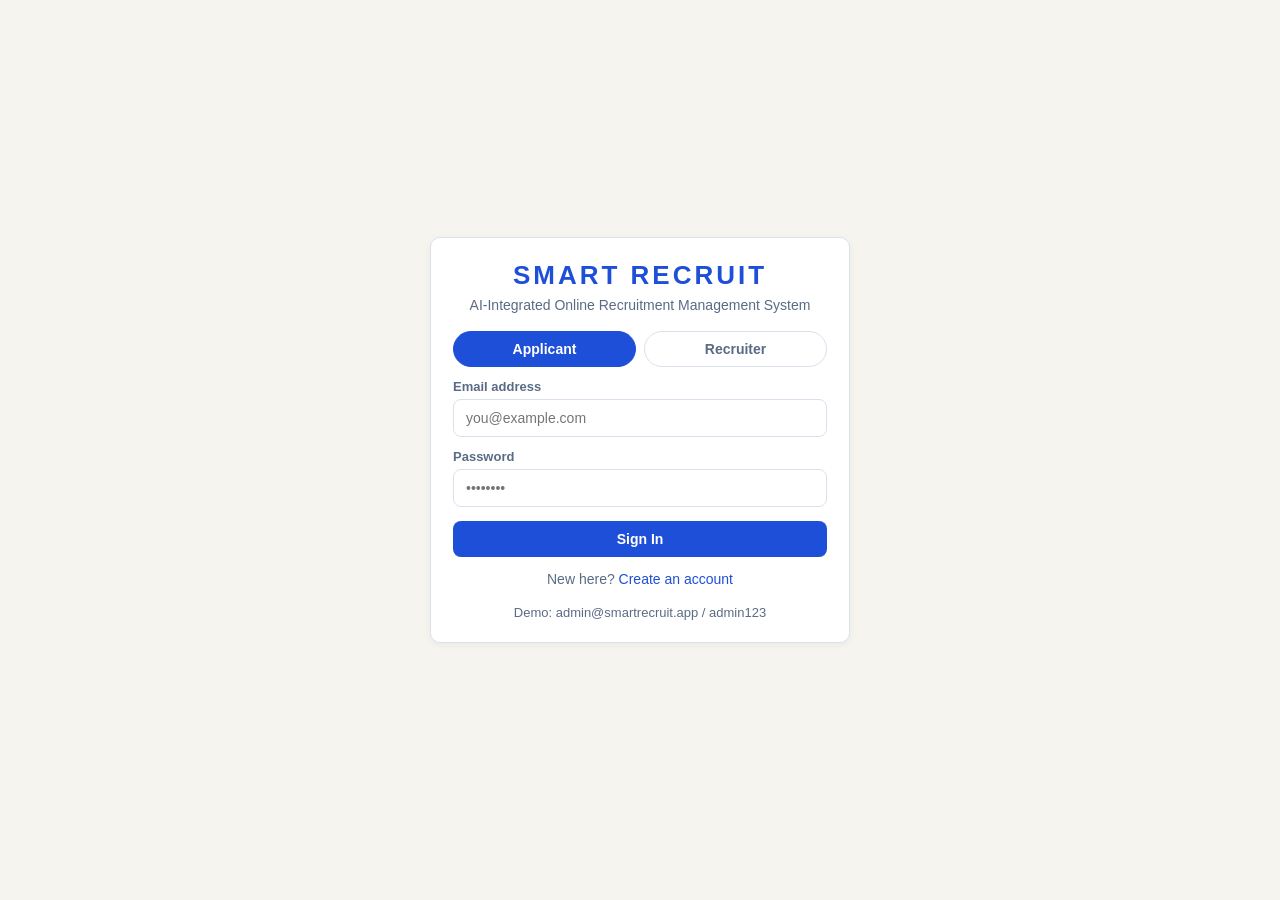
==== frontend/index.html @ e3d21328 "Initial commit: Online Recruitment Management System" ====
<!DOCTYPE html>
<html lang="en">
<head>
<meta charset="UTF-8">
<meta name="viewport" content="width=device-width, initial-scale=1.0">
<title>SmartRecruit — Sign in</title>
<link rel="stylesheet" href="css/style.css">
</head>
<body>
<div class="center">
  <div class="card login-card">
    <h1>SMART RECRUIT</h1>
    <p class="tag">AI-Integrated Online Recruitment Management System</p>

    <div class="roletabs" id="roleTabs"></div>

    <div id="loginForm">
      <label>Email address</label>
      <input id="liEmail" type="email" placeholder="you@example.com">
      <label>Password</label>
      <input id="liPass" type="password" placeholder="••••••••">
      <button class="btn" style="width:100%" onclick="doLogin()">Sign In</button>
      <p class="center-text">New here? <span class="link" onclick="showReg()">Create an account</span></p>
    </div>

    <div id="regForm" class="hidden">
      <label>Full name</label>
      <input id="rgName" placeholder="Your name">
      <label>Email address</label>
      <input id="rgEmail" type="email" placeholder="you@example.com">
      <label>Password (min 6 characters)</label>
      <input id="rgPass" type="password" placeholder="••••••••">
      <button class="btn" style="width:100%" onclick="doRegister()">Create Account</button>
      <p class="center-text">Have an account? <span class="link" onclick="showLogin()">Sign in</span></p>
    </div>

    <p class="center-text muted" style="margin-top:18px">Demo: admin@smartrecruit.app / admin123</p>
  </div>
</div>
<script src="js/common.js"></script>
<script src="js/login.js"></script>
</body>
</html>
---- frontend/css/style.css ----
/* SmartRecruit — shared theme (matches the Review-4 deck) */
:root {
  --bg: #f6f4ee;
  --card: #ffffff;
  --ink: #16213a;
  --gray: #5a6b85;
  --faint: #8a97ad;
  --blue: #1e4fd8;
  --blue-dark: #1740ac;
  --teal: #0e9f8a;
  --green: #15803d;
  --amber: #b45309;
  --red: #b91c1c;
  --line: #d9e1ec;
  --panel: #f4f6fa;
  --radius: 10px;
}
* { box-sizing: border-box; margin: 0; padding: 0; }
body {
  font-family: Calibri, 'Segoe UI', Arial, sans-serif;
  background: var(--bg);
  color: var(--ink);
  min-height: 100vh;
}
/* ---------- nav ---------- */
.nav {
  background: var(--card);
  border-bottom: 1px solid var(--line);
  padding: 0 24px;
  height: 60px;
  display: flex;
  align-items: center;
  justify-content: space-between;
  position: sticky;
  top: 0;
  z-index: 10;
}
.nav .brand { font-weight: 700; font-size: 18px; color: var(--blue); letter-spacing: 1px; }
.nav .brand small { color: var(--gray); font-weight: 400; letter-spacing: 0; font-size: 13px; margin-left: 8px; }
.nav .who { color: var(--gray); font-size: 14px; margin-right: 12px; }
/* ---------- layout ---------- */
.container { max-width: 1100px; margin: 0 auto; padding: 28px 20px 60px; }
.card {
  background: var(--card);
  border: 1px solid var(--line);
  border-radius: var(--radius);
  padding: 22px;
  margin-bottom: 20px;
  box-shadow: 0 2px 8px rgba(22, 33, 58, 0.05);
}
.card h2 { font-size: 19px; margin-bottom: 4px; }
.card .sub { color: var(--gray); font-size: 14px; margin-bottom: 16px; }
.grid2 { display: grid; grid-template-columns: 1fr 1fr; gap: 20px; }
.grid3 { display: grid; grid-template-columns: repeat(3, 1fr); gap: 20px; }
.grid4 { display: grid; grid-template-columns: repeat(4, 1fr); gap: 16px; }
@media (max-width: 800px) { .grid2, .grid3, .grid4 { grid-template-columns: 1fr; } }
.kpi { text-align: left; }
.kpi .num { font-size: 30px; font-weight: 700; color: var(--blue); }
.kpi .lbl { color: var(--gray); font-size: 13px; }
/* ---------- tabs ---------- */
.tabs { display: flex; gap: 8px; margin-bottom: 20px; flex-wrap: wrap; }
.tab {
  border: 1px solid var(--line);
  background: var(--card);
  color: var(--gray);
  padding: 9px 18px;
  border-radius: 999px;
  cursor: pointer;
  font-size: 14px;
  font-weight: 700;
  font-family: inherit;
}
.tab.active { background: var(--blue); border-color: var(--blue); color: #fff; }
/* ---------- forms ---------- */
label { display: block; font-size: 13px; font-weight: 700; color: var(--gray); margin: 12px 0 5px; }
input, select, textarea {
  width: 100%;
  padding: 10px 12px;
  border: 1px solid var(--line);
  border-radius: 8px;
  font-size: 14px;
  font-family: inherit;
  background: #fff;
  color: var(--ink);
}
input:focus, select:focus, textarea:focus { outline: 2px solid var(--blue); border-color: var(--blue); }
textarea { min-height: 90px; resize: vertical; }
.row { display: flex; gap: 12px; }
.row > * { flex: 1; }
/* ---------- buttons ---------- */
.btn {
  display: inline-block;
  border: none;
  border-radius: 8px;
  padding: 10px 20px;
  font-size: 14px;
  font-weight: 700;
  cursor: pointer;
  font-family: inherit;
  background: var(--blue);
  color: #fff;
  margin-top: 14px;
}
.btn:hover { background: var(--blue-dark); }
.btn.secondary { background: #fff; color: var(--blue); border: 1px solid var(--blue); }
.btn.secondary:hover { background: #eef3ff; }
.btn.danger { background: var(--red); }
.btn.small { padding: 6px 12px; font-size: 12px; margin-top: 0; }
.btn.teal { background: var(--teal); }
/* ---------- tables ---------- */
table { width: 100%; border-collapse: collapse; font-size: 14px; margin-top: 8px; }
th {
  background: var(--blue);
  color: #fff;
  text-align: left;
  padding: 10px 12px;
  font-size: 12px;
  text-transform: uppercase;
  letter-spacing: 0.5px;
}
th:first-child { border-radius: 8px 0 0 0; }
th:last-child { border-radius: 0 8px 0 0; }
td { padding: 10px 12px; border-bottom: 1px solid var(--line); vertical-align: middle; }
tr:nth-child(even) td { background: var(--panel); }
/* ---------- badges / bars ---------- */
.badge {
  display: inline-block;
  padding: 3px 12px;
  border-radius: 999px;
  font-size: 12px;
  font-weight: 700;
  background: #eef3ff;
  color: var(--blue);
  white-space: nowrap;
}
.badge.applied { background: #eef3ff; color: var(--blue); }
.badge.screening { background: #e6f7f4; color: var(--teal); }
.badge.interview { background: #fef3e2; color: var(--amber); }
.badge.offer { background: #e8f7ee; color: var(--green); }
.badge.hired { background: #e8f7ee; color: var(--green); }
.badge.rejected { background: #fdecec; color: var(--red); }
.scorebar { background: #e7ecf4; border-radius: 999px; height: 10px; min-width: 110px; overflow: hidden; }
.scorebar > div { background: var(--blue); height: 100%; border-radius: 999px; }
.scorewrap { display: flex; align-items: center; gap: 8px; }
.scorewrap b { font-size: 13px; }
/* ---------- login ---------- */
.center { min-height: 100vh; display: flex; align-items: center; justify-content: center; padding: 20px; }
.login-card { width: 420px; max-width: 100%; }
.login-card h1 { color: var(--blue); letter-spacing: 3px; font-size: 26px; text-align: center; }
.login-card .tag { text-align: center; color: var(--gray); font-size: 14px; margin: 6px 0 18px; }
.roletabs { display: flex; gap: 8px; margin-bottom: 6px; }
.roletabs .tab { flex: 1; text-align: center; }
.link { color: var(--blue); cursor: pointer; font-size: 14px; }
.center-text { text-align: center; margin-top: 14px; font-size: 14px; color: var(--gray); }
/* ---------- toast ---------- */
#toast {
  position: fixed;
  bottom: 24px;
  left: 50%;
  transform: translateX(-50%) translateY(20px);
  background: var(--ink);
  color: #fff;
  padding: 12px 22px;
  border-radius: 8px;
  font-size: 14px;
  opacity: 0;
  transition: all 0.25s;
  z-index: 100;
  max-width: 90vw;
}
#toast.show { opacity: 1; transform: translateX(-50%) translateY(0); }
#toast.err { background: var(--red); }
.hidden { display: none !important; }
.muted { color: var(--gray); font-size: 13px; }
.mt { margin-top: 14px; }
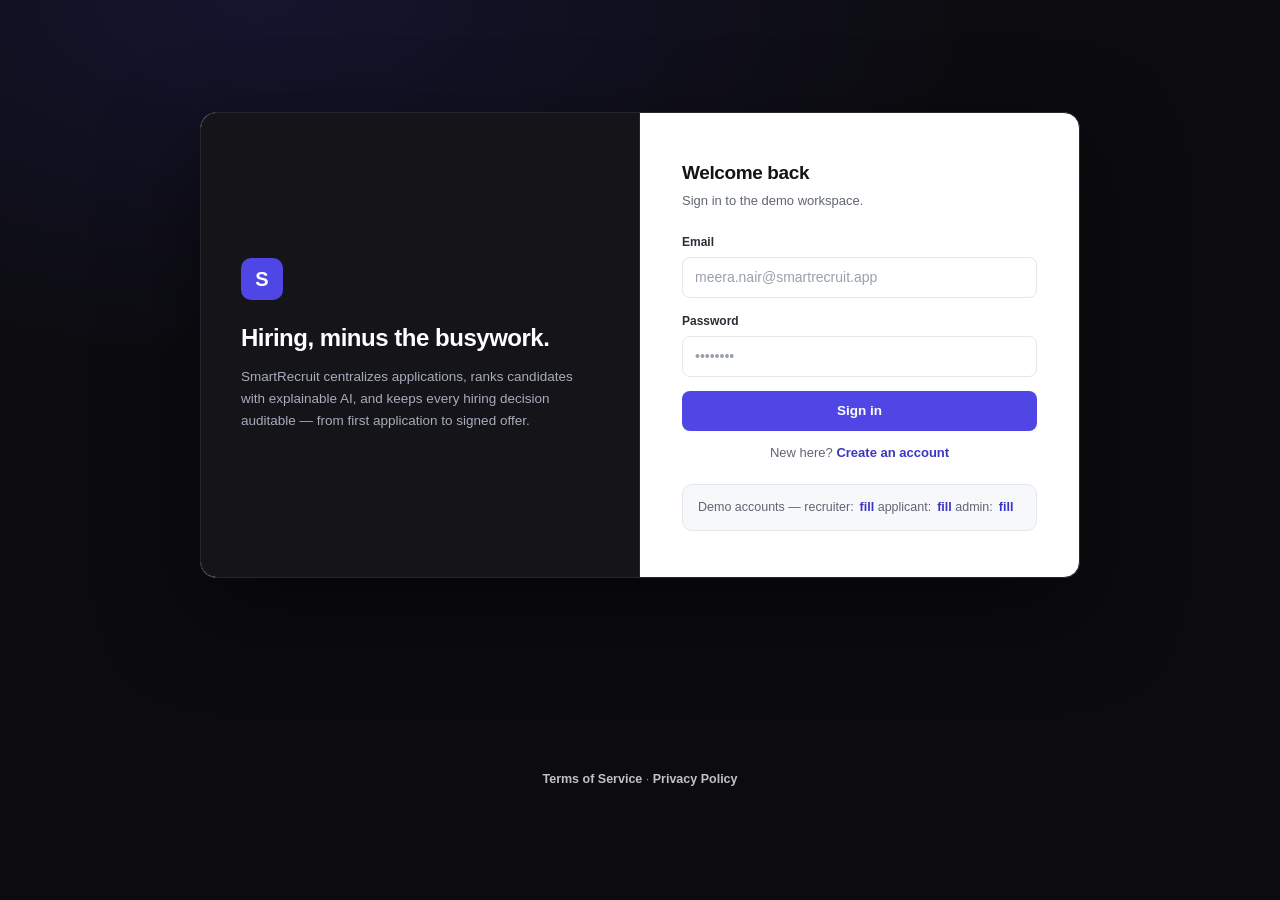
==== commit f406fc94: "Update: SaaS UI reskin, strict resume-aware screening, signup, footer, interview flow fixes - Rebuil" ====
--- a/frontend/index.html
+++ b/frontend/index.html
@@ -3,41 +3,15 @@
 <head>
 <meta charset="UTF-8">
 <meta name="viewport" content="width=device-width, initial-scale=1.0">
-<title>SmartRecruit — Sign in</title>
-<link rel="stylesheet" href="css/style.css">
+<title>SmartRecruit — AI Hiring Platform</title>
+<meta name="description" content="SmartRecruit: AI-integrated online recruitment management. Screen candidates with explainable AI, track pipelines, schedule interviews.">
+<link rel="stylesheet" href="styles.css">
+<link rel="icon" href="data:image/svg+xml,%3Csvg xmlns='http://www.w3.org/2000/svg' viewBox='0 0 32 32'%3E%3Crect width='32' height='32' rx='8' fill='%238b5cf6'/%3E%3Ctext x='16' y='22' font-size='17' font-family='system-ui' font-weight='700' fill='white' text-anchor='middle'%3ES%3C/text%3E%3C/svg%3E">
 </head>
 <body>
-<div class="center">
-  <div class="card login-card">
-    <h1>SMART RECRUIT</h1>
-    <p class="tag">AI-Integrated Online Recruitment Management System</p>
-
-    <div class="roletabs" id="roleTabs"></div>
-
-    <div id="loginForm">
-      <label>Email address</label>
-      <input id="liEmail" type="email" placeholder="you@example.com">
-      <label>Password</label>
-      <input id="liPass" type="password" placeholder="••••••••">
-      <button class="btn" style="width:100%" onclick="doLogin()">Sign In</button>
-      <p class="center-text">New here? <span class="link" onclick="showReg()">Create an account</span></p>
-    </div>
-
-    <div id="regForm" class="hidden">
-      <label>Full name</label>
-      <input id="rgName" placeholder="Your name">
-      <label>Email address</label>
-      <input id="rgEmail" type="email" placeholder="you@example.com">
-      <label>Password (min 6 characters)</label>
-      <input id="rgPass" type="password" placeholder="••••••••">
-      <button class="btn" style="width:100%" onclick="doRegister()">Create Account</button>
-      <p class="center-text">Have an account? <span class="link" onclick="showLogin()">Sign in</span></p>
-    </div>
-
-    <p class="center-text muted" style="margin-top:18px">Demo: admin@smartrecruit.app / admin123</p>
-  </div>
-</div>
-<script src="js/common.js"></script>
-<script src="js/login.js"></script>
+<div id="app"></div>
+<div id="modal-root"></div>
+<div id="toast-root" aria-live="polite"></div>
+<script src="app.js"></script>
 </body>
 </html>
--- a/frontend/styles.css
+++ b/frontend/styles.css
@@ -0,0 +1,346 @@
+/* SmartRecruit — SaaS-grade design system */
+:root{
+  --topbar:#101014;
+  --topbar-2:#1a1a21;
+  --accent:#4f46e5;
+  --accent-dark:#4338ca;
+  --accent-ink:#3b35c4;
+  --accent-soft:#eef0fe;
+  --accent-ring:rgba(79,70,229,.16);
+  --bg:#f6f7f9;
+  --card:#ffffff;
+  --line:#e5e7ee;
+  --line-strong:#d4d8e1;
+  --ink:#131318;
+  --ink-2:#2b2e36;
+  --gray:#5f6572;
+  --faint:#98a0ae;
+  --green:#157347; --green-bg:#e6f4ec;
+  --blue:#1d4ed8;  --blue-bg:#e8effd;
+  --amber:#92580a; --amber-bg:#fdf3e0;
+  --teal:#0e7490;  --teal-bg:#e2f3f8;
+  --red:#b42318;   --red-bg:#fdecea;
+  --violet:#6d28d9;--violet-bg:#f1eafe;
+  --radius:10px;
+  --shadow-pop:0 12px 32px rgba(20,22,30,.14),0 2px 6px rgba(20,22,30,.08);
+  --shadow-card:0 1px 2px rgba(20,22,30,.05);
+  --ease:cubic-bezier(.2,.7,.3,1);
+}
+*{box-sizing:border-box;margin:0;padding:0}
+html{-webkit-text-size-adjust:100%}
+body{
+  font-family:-apple-system,BlinkMacSystemFont,"Segoe UI",Roboto,"Helvetica Neue",Arial,sans-serif;
+  background:var(--bg);color:var(--ink);min-height:100vh;font-size:14.5px;line-height:1.5;
+  -webkit-font-smoothing:antialiased;text-rendering:optimizeLegibility;
+}
+::selection{background:var(--accent-soft);color:var(--accent-ink)}
+button{font:inherit;cursor:pointer}
+input,select,textarea{font:inherit}
+a{color:var(--accent-ink)}
+:focus-visible{outline:none;box-shadow:0 0 0 3px var(--accent-ring);border-radius:6px}
+h1,h2,h3{letter-spacing:-.02em}
+.num,.kpi .num,.score-line b,.funnel-row b,.bd-row b{font-variant-numeric:tabular-nums}
+.eyebrow{font-size:11px;font-weight:700;text-transform:uppercase;letter-spacing:.08em;color:var(--faint)}
+
+/* ---------- top bar ---------- */
+.topbar{
+  background:var(--topbar);color:#fff;height:60px;display:flex;align-items:center;
+  padding:0 22px;gap:24px;position:sticky;top:0;z-index:50;
+  border-bottom:1px solid #000;
+}
+.brand{display:flex;align-items:center;gap:10px;font-weight:700;font-size:16.5px;letter-spacing:-.01em;white-space:nowrap}
+.brand .mark{width:30px;height:30px;border-radius:8px;background:var(--accent);display:grid;place-items:center;font-size:15px;font-weight:800;color:#fff}
+.nav{display:flex;gap:2px;margin:0 auto}
+.nav button{
+  background:transparent;border:0;color:#a7adba;font-size:13.5px;font-weight:600;
+  padding:7px 13px;border-radius:8px;display:flex;align-items:center;gap:7px;white-space:nowrap;
+  transition:background .15s var(--ease),color .15s var(--ease);
+}
+.nav button svg{width:15px;height:15px;opacity:.8}
+.nav button:hover{color:#fff;background:rgba(255,255,255,.07)}
+.nav button.active{background:#23232c;color:#fff}
+.top-actions{display:flex;align-items:center;gap:8px}
+.icon-btn{
+  width:34px;height:34px;border-radius:8px;border:0;background:transparent;color:#b9bdc9;
+  display:grid;place-items:center;position:relative;transition:background .15s var(--ease),color .15s var(--ease);
+}
+.icon-btn:hover{background:rgba(255,255,255,.08);color:#fff}
+.icon-btn svg{width:17px;height:17px}
+.icon-btn .dot{position:absolute;top:7px;right:8px;width:8px;height:8px;border-radius:50%;background:var(--accent);border:2px solid var(--topbar)}
+.avatar{width:32px;height:32px;border-radius:8px;display:grid;place-items:center;font-size:12px;font-weight:700;color:#fff;flex:none}
+.user-chip{display:flex;align-items:center;gap:9px;background:transparent;border:0;color:#e6e8ef;padding:4px 6px;border-radius:8px;transition:background .15s var(--ease)}
+.user-chip:hover{background:rgba(255,255,255,.07)}
+.user-chip .nm{font-size:13px;font-weight:600;line-height:1.25;text-align:left}
+.user-chip .rl{font-size:11px;color:#98a0ae;text-transform:capitalize}
+
+/* ---------- page layout ---------- */
+#app{min-height:100vh;display:flex;flex-direction:column}
+.page{max-width:1280px;margin:0 auto;padding:28px 26px 72px;flex:1;width:100%}
+.page-head{display:flex;align-items:flex-end;justify-content:space-between;gap:16px;margin-bottom:20px;flex-wrap:wrap;padding-bottom:16px;border-bottom:1px solid var(--line)}
+.page-head h1{font-size:24px;font-weight:700}
+.page-head .sub{color:var(--gray);font-size:13px;margin-top:4px}
+.head-actions{display:flex;gap:10px;align-items:center;flex-wrap:wrap}
+
+/* filter chips */
+.chips{display:flex;gap:8px;flex-wrap:wrap;margin-bottom:20px}
+.chip{
+  border:1px solid var(--line);background:#fff;color:var(--gray);font-size:13px;font-weight:600;
+  padding:7px 13px;border-radius:8px;display:inline-flex;align-items:center;gap:6px;
+  transition:border-color .15s var(--ease),color .15s var(--ease),background .15s var(--ease);
+}
+.chip:hover{border-color:var(--line-strong);color:var(--ink)}
+.chip.active{background:var(--ink);border-color:var(--ink);color:#fff}
+.chip .n{font-size:11px;font-weight:700;background:#eef0f4;border-radius:6px;padding:1px 7px;font-variant-numeric:tabular-nums}
+.chip.active .n{background:rgba(255,255,255,.16)}
+.searchbox{position:relative}
+.searchbox input{
+  border:1px solid var(--line);background:#fff;border-radius:8px;padding:8px 14px 8px 36px;
+  font-size:13.5px;width:230px;color:var(--ink);transition:border-color .15s var(--ease),box-shadow .15s var(--ease);
+}
+.searchbox input:focus{outline:none;border-color:var(--accent);box-shadow:0 0 0 3px var(--accent-ring)}
+.searchbox input::placeholder{color:var(--faint)}
+.searchbox svg{position:absolute;left:12px;top:50%;transform:translateY(-50%);width:15px;height:15px;color:var(--faint)}
+
+/* buttons */
+.btn{
+  border:1px solid transparent;border-radius:8px;padding:9px 16px;font-size:13.5px;font-weight:600;color:#fff;
+  background:var(--accent);display:inline-flex;align-items:center;gap:8px;
+  transition:background .15s var(--ease),border-color .15s var(--ease),box-shadow .15s var(--ease),transform .06s var(--ease);
+}
+.btn:hover{background:var(--accent-dark)}
+.btn:active{transform:translateY(1px)}
+.btn.ghost{background:#fff;color:var(--ink);border-color:var(--line)}
+.btn.ghost:hover{border-color:var(--line-strong);background:#fafbfc}
+.btn.dark{background:var(--ink)}
+.btn.dark:hover{background:#2b2b34}
+.btn.sm{padding:6px 12px;font-size:12.5px;border-radius:7px}
+.btn.block{width:100%;justify-content:center}
+.btn:disabled{opacity:.5;cursor:not-allowed;transform:none}
+.btn svg{width:15px;height:15px}
+
+/* ---------- candidate cards ---------- */
+.cards{display:grid;grid-template-columns:repeat(auto-fill,minmax(230px,1fr));gap:16px}
+.ccard{
+  background:var(--card);border:1px solid var(--line);border-radius:12px;
+  padding:20px 18px 16px;box-shadow:var(--shadow-card);cursor:pointer;position:relative;
+  transition:border-color .15s var(--ease),box-shadow .15s var(--ease);
+}
+.ccard:hover{border-color:var(--line-strong);box-shadow:0 4px 14px rgba(20,22,30,.08)}
+.ccard .kebab{position:absolute;top:10px;right:10px;background:none;border:0;color:var(--faint);font-size:15px;letter-spacing:2px;padding:5px 7px;cursor:pointer;border-radius:7px;line-height:1}
+.ccard .kebab:hover{background:#eef0f4;color:var(--ink)}
+.kebab-menu{position:absolute;z-index:200;min-width:190px;background:#fff;border:1px solid var(--line);border-radius:10px;box-shadow:var(--shadow-pop);padding:5px}
+.kebab-menu button{display:flex;align-items:center;gap:10px;width:100%;text-align:left;background:none;border:0;padding:9px 10px;font-size:13.5px;font-weight:500;color:var(--ink);border-radius:7px;cursor:pointer}
+.kebab-menu button:hover{background:#f3f4f7}
+.kebab-menu button svg{width:15px;height:15px;color:var(--gray);flex:none}
+.ccard .avatar{width:56px;height:56px;font-size:18px;margin:2px auto 10px;border-radius:12px}
+.ccard .nm{font-size:14.5px;font-weight:700;text-align:center;letter-spacing:-.01em}
+.ccard .rl{font-size:12.5px;color:var(--gray);text-align:center;margin:3px 0 9px;min-height:19px}
+.pill{display:inline-block;font-size:10px;font-weight:700;letter-spacing:.07em;padding:3px 10px;border-radius:6px;text-transform:uppercase}
+.pill.center{display:table;margin:0 auto 12px}
+.p-active{background:var(--green-bg);color:var(--green)}
+.p-inactive{background:#eef0f3;color:var(--gray)}
+.p-applied{background:var(--blue-bg);color:var(--blue)}
+.p-screening{background:var(--teal-bg);color:var(--teal)}
+.p-interview{background:var(--amber-bg);color:var(--amber)}
+.p-hired{background:var(--green-bg);color:var(--green)}
+.p-shortlisted{background:var(--violet-bg);color:var(--violet)}
+.p-rejected{background:var(--red-bg);color:var(--red)}
+.ccard .meta{border-top:1px solid var(--line);margin-top:12px;padding-top:10px;display:grid;gap:7px}
+.ccard .mrow{display:flex;align-items:center;gap:9px;font-size:12.5px;color:var(--gray);min-width:0}
+.ccard .mrow svg{width:14px;height:14px;color:var(--faint);flex:none}
+.ccard .mrow span{overflow:hidden;text-overflow:ellipsis;white-space:nowrap}
+.kv{display:flex;justify-content:space-between;font-size:12px;padding:5px 0;color:var(--gray)}
+.kv b{color:var(--ink);font-weight:600}
+.score-line{display:flex;align-items:center;gap:8px;margin-top:10px}
+.score-line .bar{flex:1;height:6px;background:#eceef3;border-radius:99px;overflow:hidden}
+.score-line .bar i{display:block;height:100%;background:var(--accent);border-radius:99px}
+.score-line b{font-size:12.5px}
+
+/* ---------- generic cards / dashboard ---------- */
+.grid{display:grid;gap:16px}
+.g4{grid-template-columns:repeat(4,1fr)} .g3{grid-template-columns:repeat(3,1fr)} .g2{grid-template-columns:repeat(2,1fr)}
+.panel{background:var(--card);border:1px solid var(--line);border-radius:12px;padding:20px;box-shadow:var(--shadow-card)}
+.panel h3{font-size:14.5px;font-weight:700;margin-bottom:3px}
+.panel .sub{font-size:12.5px;color:var(--gray);margin-bottom:14px}
+.kpi{position:relative}
+.kpi::before{content:"";position:absolute;left:0;top:2px;bottom:2px;width:3px;border-radius:3px;background:var(--accent);opacity:0}
+.kpi .num{font-size:30px;font-weight:750;letter-spacing:-.03em}
+.kpi .lbl{font-size:11px;font-weight:700;text-transform:uppercase;letter-spacing:.07em;color:var(--faint);margin-top:5px}
+.kpi .delta{font-size:12px;font-weight:600;margin-top:7px}
+.up{color:var(--green)} .down{color:var(--red)}
+.funnel-row{display:grid;grid-template-columns:110px 1fr 46px;gap:12px;align-items:center;padding:8px 0;font-size:13px;border-bottom:1px solid #f1f2f5}
+.funnel-row:last-child{border-bottom:0}
+.funnel-row .bar{height:8px;background:#eef0f4;border-radius:99px;overflow:hidden}
+.funnel-row .bar i{display:block;height:100%;border-radius:99px}
+.funnel-row b{text-align:right;font-variant-numeric:tabular-nums}
+.feed{display:grid;gap:0}
+.feed-item{display:flex;gap:12px;padding:11px 0;border-top:1px solid var(--line);font-size:13.5px;align-items:baseline}
+.feed-item:first-child{border-top:0}
+.feed-item .t{color:var(--faint);font-size:12px;white-space:nowrap;margin-left:auto}
+
+/* ---------- tables ---------- */
+.tbl{width:100%;border-collapse:collapse;font-size:13.5px}
+.tbl th{text-align:left;font-size:10.5px;text-transform:uppercase;letter-spacing:.08em;color:var(--faint);padding:9px 12px;border-bottom:1px solid var(--line);font-weight:700;background:#fafbfc}
+.tbl th:first-child{border-radius:8px 0 0 0}.tbl th:last-child{border-radius:0 8px 0 0}
+.tbl td{padding:11px 12px;border-bottom:1px solid #f1f2f5;vertical-align:middle}
+.tbl tr:last-child td{border-bottom:0}
+.tbl tbody tr{transition:background .12s var(--ease)}
+.tbl tbody tr:hover td{background:#fafbfc}
+
+/* ---------- screening ---------- */
+.rank{display:flex;gap:14px;align-items:flex-start;background:var(--card);border:1px solid var(--line);border-radius:12px;padding:16px 18px;box-shadow:var(--shadow-card)}
+.rank + .rank{margin-top:12px}
+.rank .pos{width:32px;height:32px;border-radius:8px;background:var(--ink);color:#fff;display:grid;place-items:center;font-weight:750;font-size:13.5px;flex:none}
+.rank .pos.top{background:var(--accent)}
+.rank .who{flex:1;min-width:0}
+.rank .who .nm{font-weight:700;font-size:14.5px;letter-spacing:-.01em}
+.rank .who .rl{font-size:12.5px;color:var(--gray)}
+.skillchips{display:flex;flex-wrap:wrap;gap:6px;margin-top:8px}
+.skillchips span{font-size:11px;font-weight:600;padding:3px 9px;border-radius:6px}
+.skillchips .hit{background:var(--green-bg);color:var(--green)}
+.skillchips .miss{background:var(--red-bg);color:var(--red)}
+.skillchips .warn{background:#fdf3e0;color:#92580a;border:1px solid #f0dcae}
+.skillchips .neutral{background:#eef0f4;color:var(--gray)}
+.resume-paper{background:#fff;border:1px solid var(--line);border-radius:10px;padding:28px 30px;font-size:13.5px;line-height:1.65;color:#24262b;max-height:60vh;overflow:auto}
+.resume-paper h4{font-size:17px;margin:0 0 2px;letter-spacing:-.01em}
+.resume-paper .rsub{color:var(--gray);font-size:12.5px;margin-bottom:14px}
+.resume-paper .rsec{font-size:11px;font-weight:700;letter-spacing:.09em;color:var(--accent-ink);margin:16px 0 6px;text-transform:uppercase}
+.resume-paper ul{margin:4px 0;padding-left:18px}
+.resume-paper li{margin-bottom:3px}
+.bigscore{text-align:center;flex:none}
+.bigscore .v{font-size:26px;font-weight:750;letter-spacing:-.02em}
+.bigscore .l{font-size:10.5px;font-weight:700;text-transform:uppercase;letter-spacing:.07em;color:var(--faint)}
+.breakdown{margin-top:10px;display:grid;gap:6px}
+.bd-row{display:grid;grid-template-columns:92px 1fr 44px;gap:10px;align-items:center;font-size:12px;color:var(--gray)}
+.bd-row .bar{height:6px;background:#eef0f4;border-radius:99px;overflow:hidden}
+.bd-row .bar i{display:block;height:100%;background:var(--accent)}
+.bd-row b{text-align:right;color:var(--ink);font-variant-numeric:tabular-nums}
+
+/* ---------- forms ---------- */
+.field{margin-bottom:14px}
+.field label{display:block;font-size:12px;font-weight:700;color:var(--ink-2);margin-bottom:6px}
+.field input,.field select,.field textarea{
+  width:100%;border:1px solid var(--line);border-radius:8px;padding:9px 12px;font-size:14px;background:#fff;color:var(--ink);
+  transition:border-color .15s var(--ease),box-shadow .15s var(--ease);
+}
+.field input::placeholder,.field textarea::placeholder{color:var(--faint)}
+.field input:focus,.field select:focus,.field textarea:focus{outline:none;border-color:var(--accent);box-shadow:0 0 0 3px var(--accent-ring)}
+.field .err{color:var(--red);font-size:12.5px;margin-top:5px;display:none}
+.field.invalid input{border-color:var(--red)}
+.field.invalid .err{display:block}
+.form2{display:grid;grid-template-columns:1fr 1fr;gap:0 14px}
+
+/* ---------- modal / drawer ---------- */
+.overlay{position:fixed;inset:0;background:rgba(13,13,18,.55);backdrop-filter:blur(2px);z-index:100;display:flex;align-items:center;justify-content:center;padding:20px;animation:fadeIn .16s var(--ease)}
+@keyframes fadeIn{from{opacity:0}}
+.modal{background:#fff;border-radius:14px;max-width:560px;width:100%;max-height:88vh;overflow:auto;box-shadow:var(--shadow-pop);animation:popIn .18s var(--ease)}
+@keyframes popIn{from{opacity:0;transform:translateY(8px) scale(.99)}}
+.modal.wide{max-width:720px}
+.modal-h{display:flex;align-items:center;justify-content:space-between;padding:16px 22px;border-bottom:1px solid var(--line);position:sticky;top:0;background:#fff;z-index:2}
+.modal-h h3{font-size:15.5px}
+.modal-b{padding:22px}
+.x{background:#f1f2f5;border:0;width:30px;height:30px;border-radius:8px;font-size:14px;color:var(--gray);line-height:1;transition:background .15s var(--ease),color .15s var(--ease)}
+.x:hover{background:#e4e6ec;color:var(--ink)}
+
+/* ---------- toast ---------- */
+#toast-root{position:fixed;bottom:24px;left:50%;transform:translateX(-50%);z-index:200;display:grid;gap:8px;justify-items:center}
+.toast{background:#1c1c22;color:#fff;padding:11px 18px;border-radius:10px;font-size:13.5px;font-weight:500;box-shadow:var(--shadow-pop);display:flex;gap:9px;align-items:center;max-width:92vw;border:1px solid #33333d;animation:toastIn .2s var(--ease)}
+@keyframes toastIn{from{opacity:0;transform:translateY(8px)}}
+.toast.err{background:#2a1512;border-color:#7f1d1d}
+.toast.ok{background:#0f2b1c;border-color:#14532d}
+
+/* ---------- login ---------- */
+.login-wrap{min-height:100vh;display:grid;place-items:center;padding:24px;background:#0c0c10;background-image:radial-gradient(1200px 600px at 20% 0%,rgba(79,70,229,.14),transparent 60%)}
+.login-legal{text-align:center;margin-top:16px;font-size:12.5px;color:rgba(255,255,255,.5)}
+.login-legal .linklike{color:rgba(255,255,255,.75);font-size:12.5px}
+.login-card{background:#fff;border-radius:16px;overflow:hidden;max-width:880px;width:100%;display:grid;grid-template-columns:1fr 1fr;box-shadow:0 32px 90px rgba(0,0,0,.5);border:1px solid #26262e}
+.login-side{background:#141419;color:#fff;padding:46px 40px;display:flex;flex-direction:column;justify-content:center;border-right:1px solid #26262e}
+.login-side .mark{width:42px;height:42px;border-radius:10px;background:var(--accent);display:grid;place-items:center;font-size:20px;font-weight:800;margin-bottom:20px}
+.login-side h2{font-size:24px;margin-bottom:10px}
+.login-side p{color:#a7adbd;font-size:13.5px;line-height:1.65}
+.login-form{padding:46px 42px}
+.login-form h3{font-size:19px;margin-bottom:4px}
+.login-form .sub{color:var(--gray);font-size:13px;margin-bottom:22px}
+.demo-box{margin-top:20px;background:#f7f8fa;border:1px solid var(--line);border-radius:10px;padding:13px 15px;font-size:12.5px;color:var(--gray)}
+.demo-box button{background:none;border:0;color:var(--accent-ink);font-weight:600;font-size:12.5px;padding:0;margin-left:6px}
+.demo-box button:hover{text-decoration:underline}
+.linklike{background:none;border:0;color:var(--accent-ink);font-weight:600;font-size:13px;cursor:pointer;padding:0}
+.linklike:hover{text-decoration:underline}
+
+/* ---------- footer ---------- */
+.site-footer{margin-top:60px;border-top:1px solid var(--line);background:#fff}
+.foot-inner{max-width:1280px;margin:0 auto;padding:36px 26px 26px;display:grid;grid-template-columns:1.4fr 1fr 1fr;gap:32px}
+.foot-brand .brand{display:flex;align-items:center;gap:10px;margin-bottom:10px}
+.foot-brand .logo{width:28px;height:28px;border-radius:8px;background:var(--accent);color:#fff;display:grid;place-items:center;font-weight:800;font-size:14px}
+.foot-brand b{font-size:14.5px}
+.foot-brand p{font-size:12.5px;color:var(--gray);line-height:1.6;margin:0;max-width:340px}
+.foot-col h5{font-size:10.5px;font-weight:700;text-transform:uppercase;letter-spacing:.09em;color:var(--faint);margin:0 0 12px}
+.foot-col button{display:block;background:none;border:0;padding:0;margin:0 0 8px;font-size:13px;color:var(--gray);cursor:pointer;text-align:left;transition:color .15s var(--ease)}
+.foot-col button:hover{color:var(--accent-ink)}
+.foot-base{max-width:1280px;margin:0 auto;padding:14px 26px;border-top:1px solid var(--line);display:flex;justify-content:space-between;gap:10px;flex-wrap:wrap;font-size:12px;color:var(--faint)}
+@media(max-width:760px){.foot-inner{grid-template-columns:1fr;gap:24px;padding:30px 20px 22px}}
+.legal-prose{font-size:14px;color:#3c3f47;display:grid;gap:12px}
+.legal-prose h4{color:var(--ink);font-size:14px;margin-top:6px}
+.draft-tag{display:inline-block;background:var(--amber-bg);color:var(--amber);font-size:10.5px;font-weight:700;padding:3px 10px;border-radius:6px;letter-spacing:.06em;margin-bottom:6px;text-transform:uppercase}
+
+/* ---------- misc ---------- */
+.empty{text-align:center;padding:48px 20px;color:var(--faint);font-size:13.5px}
+.empty .e-ic{width:44px;height:44px;border-radius:12px;background:#f1f2f6;color:var(--faint);display:grid;place-items:center;margin:0 auto 12px}
+.empty .e-ic svg{width:20px;height:20px}
+.empty b{display:block;color:var(--ink-2);font-size:14px;margin-bottom:4px}
+.hidden{display:none!important}
+.mt{margin-top:14px}.mb{margin-bottom:14px}
+.skel{border-radius:8px;background:linear-gradient(90deg,#eceef2 25%,#f6f7f9 50%,#eceef2 75%);background-size:200% 100%;animation:sh 1.2s infinite}
+@keyframes sh{to{background-position:-200% 0}}
+.jobcard{background:var(--card);border:1px solid var(--line);border-radius:12px;padding:20px;box-shadow:var(--shadow-card);display:flex;flex-direction:column;gap:9px;transition:border-color .15s var(--ease),box-shadow .15s var(--ease)}
+.jobcard:hover{border-color:var(--line-strong);box-shadow:0 4px 14px rgba(20,22,30,.07)}
+.jobcard h3{font-size:16px}
+.jobcard .loc{font-size:12.5px;color:var(--gray)}
+.jobcard .foot{margin-top:auto;display:flex;gap:8px;align-items:center;justify-content:space-between;border-top:1px solid var(--line);padding-top:12px}
+.count-pill{background:var(--accent-soft);color:var(--accent-ink);font-size:11.5px;font-weight:700;border-radius:6px;padding:3px 10px;font-variant-numeric:tabular-nums}
+
+/* interview requests */
+.req-card{display:flex;gap:14px;align-items:flex-start;border:1px solid var(--line);border-radius:10px;padding:14px 16px;background:#fff}
+.req-card + .req-card{margin-top:10px}
+.req-body{flex:1;min-width:0}
+.req-msg{font-size:13px;color:#3c3f47;font-style:italic;margin:6px 0}
+.req-meta{font-size:12px;color:var(--faint)}
+.req-actions{display:flex;gap:8px;flex:none}
+.req-slot{display:flex;align-items:center;gap:7px;font-size:13px;margin-top:6px;color:var(--ink)}
+.req-slot svg{width:14px;height:14px;color:var(--accent-ink)}
+.resume-row{display:flex;align-items:center;gap:12px;border:1px solid var(--line);border-radius:10px;padding:12px 14px;background:#fff;transition:border-color .15s var(--ease)}
+.resume-row:hover{border-color:var(--line-strong)}
+.resume-row .ic{width:38px;height:38px;border-radius:8px;background:var(--accent-soft);color:var(--accent-ink);display:grid;place-items:center;flex:none}
+.resume-row .ic svg{width:18px;height:18px}
+.steps{display:flex;gap:6px;margin-bottom:4px}
+.step{font-size:11.5px;font-weight:600;color:var(--faint);padding:6px 11px;border-radius:7px;background:#f1f2f5;white-space:nowrap}
+.step.on{background:var(--accent-soft);color:var(--accent-ink)}
+.step.done{background:#e8f5ee;color:#157347}
+.app-row{display:flex;align-items:center;gap:14px;padding:12px 4px;border-bottom:1px solid #f1f2f5}
+.app-row:last-child{border-bottom:none}
+.app-row .ava{flex:none}
+.app-row .who{flex:1;min-width:0}
+.app-row .who b{font-size:13.5px}
+.app-row .who .meta{font-size:12px;color:var(--gray);margin-top:2px}
+.app-score{width:150px;flex:none}
+.app-actions{display:flex;gap:6px;flex:none;align-items:center}
+@media(max-width:900px){.app-row{flex-wrap:wrap}.app-score{width:100%}}
+
+@media (max-width:960px){
+  .nav{display:none}
+  .g4{grid-template-columns:repeat(2,1fr)}
+  .login-card{grid-template-columns:1fr}
+  .login-side{display:none}
+}
+@media (max-width:640px){
+  .page{padding:18px 14px 60px}
+  .g4,.g3,.g2,.form2{grid-template-columns:1fr}
+  .searchbox input{width:150px}
+  .topbar{padding:0 14px;gap:12px}
+  .user-chip .nm,.user-chip .rl{display:none}
+  .funnel-row{grid-template-columns:86px 1fr 40px}
+  .page-head{padding-bottom:12px}
+}
+@media (prefers-reduced-motion:reduce){
+  *{animation:none!important;transition:none!important}
+}
